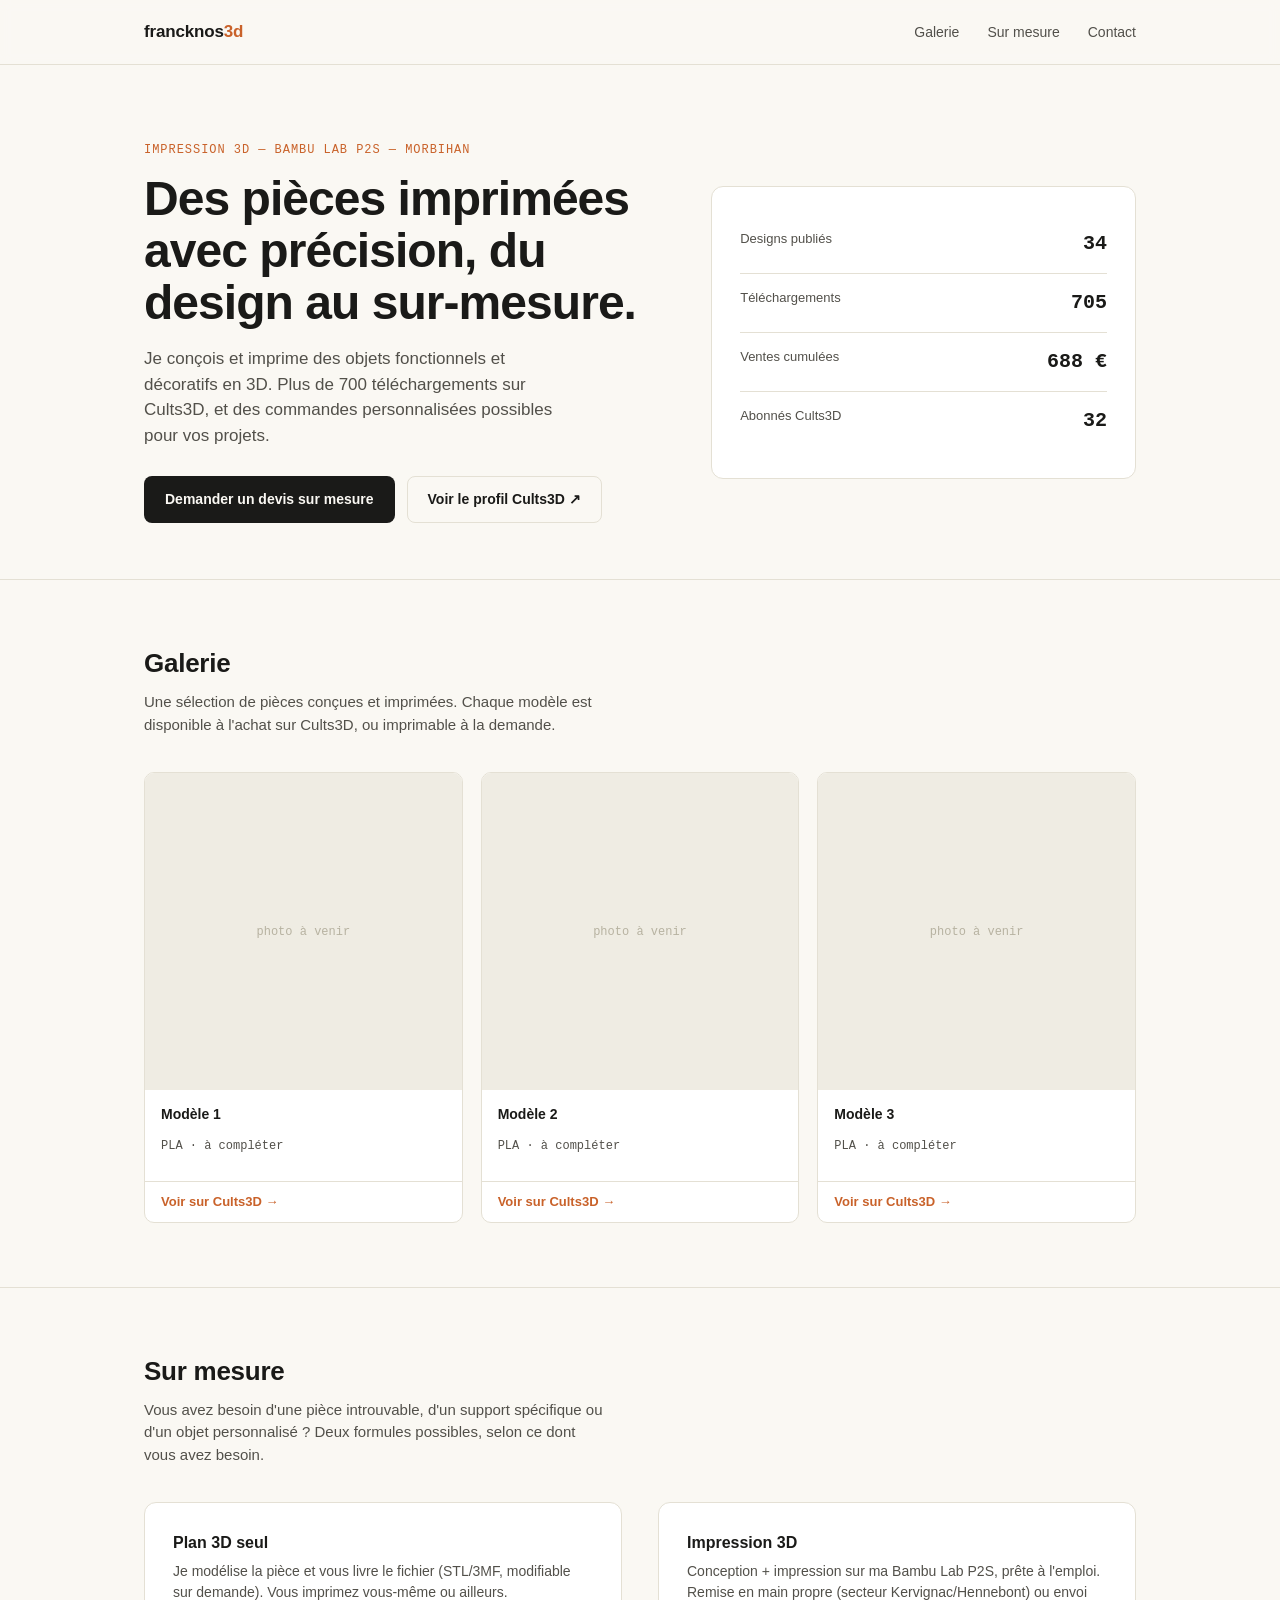
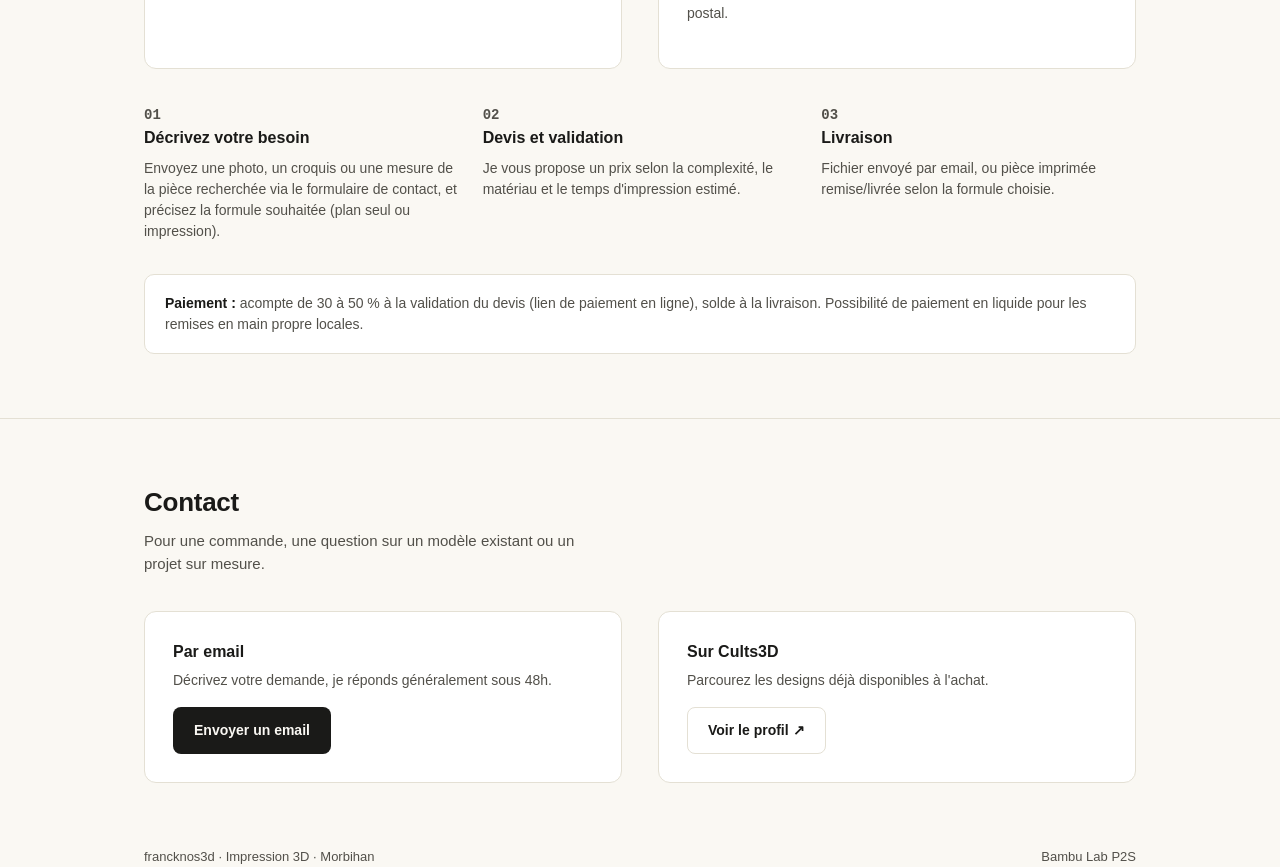
==== index.html @ 5dd3554d "Ajout de deux formules: plan 3D seul / impression 3D" ====
<!DOCTYPE html>
<html lang="fr">
<head>
<meta charset="UTF-8">
<meta name="viewport" content="width=device-width, initial-scale=1.0">
<title>Francknos 3D — Impression 3D sur mesure</title>
<meta name="description" content="Designs d'impression 3D et pièces sur mesure, imprimés sur Bambu Lab P2S. Morbihan, Bretagne.">
<style>
  :root {
    --ink: #1a1a18;
    --ink-soft: #52504a;
    --surface: #faf8f3;
    --surface-raised: #ffffff;
    --border: #e4e0d4;
    --accent: #c9622a;
    --accent-ink: #ffffff;
    --mono: "JetBrains Mono", "SF Mono", Consolas, monospace;
    --sans: -apple-system, "Segoe UI", Roboto, "Helvetica Neue", Arial, sans-serif;
  }
  * { box-sizing: border-box; }
  html { scroll-behavior: smooth; }
  body {
    margin: 0;
    font-family: var(--sans);
    color: var(--ink);
    background: var(--surface);
    line-height: 1.5;
  }
  a { color: inherit; }
  .wrap { max-width: 1040px; margin: 0 auto; padding: 0 24px; }

  header.top {
    position: sticky; top: 0; z-index: 10;
    background: rgba(250,248,243,0.92);
    backdrop-filter: blur(6px);
    border-bottom: 1px solid var(--border);
  }
  nav.wrap {
    display: flex; align-items: center; justify-content: space-between;
    height: 64px;
  }
  .brand { font-weight: 700; font-size: 17px; letter-spacing: -0.01em; text-decoration: none; }
  .brand span { color: var(--accent); }
  .navlinks { display: flex; gap: 28px; font-size: 14px; }
  .navlinks a { text-decoration: none; color: var(--ink-soft); font-weight: 500; }
  .navlinks a:hover { color: var(--ink); }

  .hero {
    padding: 76px 0 56px;
    border-bottom: 1px solid var(--border);
  }
  .hero-grid { display: grid; grid-template-columns: 1.1fr 0.9fr; gap: 48px; align-items: center; }
  .eyebrow {
    font-family: var(--mono); font-size: 12px; text-transform: uppercase; letter-spacing: 0.08em;
    color: var(--accent); margin: 0 0 14px;
  }
  h1 {
    font-size: clamp(32px, 4.6vw, 48px); line-height: 1.08; letter-spacing: -0.02em;
    margin: 0 0 18px; font-weight: 700;
  }
  .hero p.lede { font-size: 17px; color: var(--ink-soft); max-width: 46ch; margin: 0 0 28px; }
  .cta-row { display: flex; gap: 12px; flex-wrap: wrap; }
  .btn {
    display: inline-flex; align-items: center; gap: 8px;
    padding: 12px 20px; border-radius: 8px; font-size: 14px; font-weight: 600;
    text-decoration: none; border: 1px solid transparent; cursor: pointer;
  }
  .btn-primary { background: var(--ink); color: var(--surface); }
  .btn-primary:hover { background: #000; }
  .btn-ghost { border-color: var(--border); color: var(--ink); background: transparent; }
  .btn-ghost:hover { border-color: var(--ink-soft); }

  .stat-card {
    background: var(--surface-raised); border: 1px solid var(--border); border-radius: 12px;
    padding: 28px;
  }
  .stat-row { display: flex; justify-content: space-between; padding: 14px 0; border-bottom: 1px solid var(--border); }
  .stat-row:last-child { border-bottom: none; }
  .stat-num { font-family: var(--mono); font-weight: 700; font-size: 20px; }
  .stat-label { font-size: 13px; color: var(--ink-soft); }

  section { padding: 64px 0; border-bottom: 1px solid var(--border); }
  h2 {
    font-size: 26px; letter-spacing: -0.01em; margin: 0 0 8px; font-weight: 700;
  }
  .section-intro { color: var(--ink-soft); font-size: 15px; margin: 0 0 36px; max-width: 56ch; }

  .gallery {
    display: grid; grid-template-columns: repeat(3, 1fr); gap: 18px;
  }
  .piece {
    background: var(--surface-raised); border: 1px solid var(--border); border-radius: 10px;
    overflow: hidden;
  }
  .piece-thumb {
    aspect-ratio: 1 / 1; background: #efece3;
    display: flex; align-items: center; justify-content: center;
    color: #b7b2a1; font-family: var(--mono); font-size: 12px;
  }
  .piece-body { padding: 14px 16px; }
  .piece-name { font-weight: 600; font-size: 14px; margin: 0 0 4px; }
  .piece-meta { font-size: 12px; color: var(--ink-soft); font-family: var(--mono); }
  .piece-link {
    display: block; padding: 10px 16px; font-size: 13px; font-weight: 600;
    border-top: 1px solid var(--border); text-decoration: none; color: var(--accent);
  }

  .custom-grid { display: grid; grid-template-columns: repeat(3, 1fr); gap: 24px; }
  .step { }
  .step-num {
    font-family: var(--mono); color: var(--accent); font-size: 13px; font-weight: 700; margin-bottom: 10px;
  }
  .step h3 { font-size: 16px; margin: 0 0 8px; }
  .step p { font-size: 14px; color: var(--ink-soft); margin: 0; }

  .pricing-note {
    margin-top: 32px; padding: 18px 20px; background: var(--surface-raised);
    border: 1px solid var(--border); border-radius: 10px; font-size: 14px; color: var(--ink-soft);
  }
  .pricing-note strong { color: var(--ink); }

  .contact-grid { display: grid; grid-template-columns: 1fr 1fr; gap: 36px; }
  .contact-card {
    background: var(--surface-raised); border: 1px solid var(--border); border-radius: 12px; padding: 28px;
  }
  .contact-card h3 { margin: 0 0 6px; font-size: 16px; }
  .contact-card p { color: var(--ink-soft); font-size: 14px; margin: 0 0 16px; }

  footer {
    padding: 32px 0 48px; font-size: 13px; color: var(--ink-soft);
    display: flex; justify-content: space-between;
  }

  @media (max-width: 760px) {
    .hero-grid, .contact-grid { grid-template-columns: 1fr; }
    .gallery, .custom-grid { grid-template-columns: 1fr 1fr; }
    .navlinks { display: none; }
  }
  @media (max-width: 480px) {
    .gallery, .custom-grid { grid-template-columns: 1fr; }
  }
</style>
</head>
<body>

<header class="top">
  <nav class="wrap">
    <a href="#" class="brand">francknos<span>3d</span></a>
    <div class="navlinks">
      <a href="#galerie">Galerie</a>
      <a href="#sur-mesure">Sur mesure</a>
      <a href="#contact">Contact</a>
    </div>
  </nav>
</header>

<section class="hero">
  <div class="wrap hero-grid">
    <div>
      <p class="eyebrow">Impression 3D — Bambu Lab P2S — Morbihan</p>
      <h1>Des pièces imprimées avec précision, du design au sur-mesure.</h1>
      <p class="lede">Je conçois et imprime des objets fonctionnels et décoratifs en 3D. Plus de 700 téléchargements sur Cults3D, et des commandes personnalisées possibles pour vos projets.</p>
      <div class="cta-row">
        <a href="#sur-mesure" class="btn btn-primary">Demander un devis sur mesure</a>
        <a href="https://cults3d.com/fr/utilisateurs/francknos" class="btn btn-ghost" target="_blank" rel="noopener">Voir le profil Cults3D ↗</a>
      </div>
    </div>
    <div class="stat-card">
      <div class="stat-row"><span class="stat-label">Designs publiés</span><span class="stat-num">34</span></div>
      <div class="stat-row"><span class="stat-label">Téléchargements</span><span class="stat-num">705</span></div>
      <div class="stat-row"><span class="stat-label">Ventes cumulées</span><span class="stat-num">688 €</span></div>
      <div class="stat-row"><span class="stat-label">Abonnés Cults3D</span><span class="stat-num">32</span></div>
    </div>
  </div>
</section>

<section id="galerie">
  <div class="wrap">
    <h2>Galerie</h2>
    <p class="section-intro">Une sélection de pièces conçues et imprimées. Chaque modèle est disponible à l'achat sur Cults3D, ou imprimable à la demande.</p>
    <div class="gallery">
      <div class="piece">
        <div class="piece-thumb">photo à venir</div>
        <div class="piece-body">
          <p class="piece-name">Modèle 1</p>
          <p class="piece-meta">PLA · à compléter</p>
        </div>
        <a href="https://cults3d.com/fr/utilisateurs/francknos" class="piece-link" target="_blank" rel="noopener">Voir sur Cults3D →</a>
      </div>
      <div class="piece">
        <div class="piece-thumb">photo à venir</div>
        <div class="piece-body">
          <p class="piece-name">Modèle 2</p>
          <p class="piece-meta">PLA · à compléter</p>
        </div>
        <a href="https://cults3d.com/fr/utilisateurs/francknos" class="piece-link" target="_blank" rel="noopener">Voir sur Cults3D →</a>
      </div>
      <div class="piece">
        <div class="piece-thumb">photo à venir</div>
        <div class="piece-body">
          <p class="piece-name">Modèle 3</p>
          <p class="piece-meta">PLA · à compléter</p>
        </div>
        <a href="https://cults3d.com/fr/utilisateurs/francknos" class="piece-link" target="_blank" rel="noopener">Voir sur Cults3D →</a>
      </div>
    </div>
  </div>
</section>

<section id="sur-mesure">
  <div class="wrap">
    <h2>Sur mesure</h2>
    <p class="section-intro">Vous avez besoin d'une pièce introuvable, d'un support spécifique ou d'un objet personnalisé ? Deux formules possibles, selon ce dont vous avez besoin.</p>

    <div class="contact-grid" style="margin-bottom: 36px;">
      <div class="contact-card">
        <h3>Plan 3D seul</h3>
        <p>Je modélise la pièce et vous livre le fichier (STL/3MF, modifiable sur demande). Vous imprimez vous-même ou ailleurs.</p>
      </div>
      <div class="contact-card">
        <h3>Impression 3D</h3>
        <p>Conception + impression sur ma Bambu Lab P2S, prête à l'emploi. Remise en main propre (secteur Kervignac/Hennebont) ou envoi postal.</p>
      </div>
    </div>

    <div class="custom-grid">
      <div class="step">
        <p class="step-num">01</p>
        <h3>Décrivez votre besoin</h3>
        <p>Envoyez une photo, un croquis ou une mesure de la pièce recherchée via le formulaire de contact, et précisez la formule souhaitée (plan seul ou impression).</p>
      </div>
      <div class="step">
        <p class="step-num">02</p>
        <h3>Devis et validation</h3>
        <p>Je vous propose un prix selon la complexité, le matériau et le temps d'impression estimé.</p>
      </div>
      <div class="step">
        <p class="step-num">03</p>
        <h3>Livraison</h3>
        <p>Fichier envoyé par email, ou pièce imprimée remise/livrée selon la formule choisie.</p>
      </div>
    </div>
    <div class="pricing-note">
      <strong>Paiement :</strong> acompte de 30 à 50 % à la validation du devis (lien de paiement en ligne), solde à la livraison. Possibilité de paiement en liquide pour les remises en main propre locales.
    </div>
  </div>
</section>

<section id="contact" style="border-bottom: none;">
  <div class="wrap">
    <h2>Contact</h2>
    <p class="section-intro">Pour une commande, une question sur un modèle existant ou un projet sur mesure.</p>
    <div class="contact-grid">
      <div class="contact-card">
        <h3>Par email</h3>
        <p>Décrivez votre demande, je réponds généralement sous 48h.</p>
        <a href="mailto:francknos+3d@gmail.com" class="btn btn-primary">Envoyer un email</a>
      </div>
      <div class="contact-card">
        <h3>Sur Cults3D</h3>
        <p>Parcourez les designs déjà disponibles à l'achat.</p>
        <a href="https://cults3d.com/fr/utilisateurs/francknos" class="btn btn-ghost" target="_blank" rel="noopener">Voir le profil ↗</a>
      </div>
    </div>
  </div>
</section>

<footer class="wrap">
  <span>francknos3d · Impression 3D · Morbihan</span>
  <span>Bambu Lab P2S</span>
</footer>

</body>
</html>
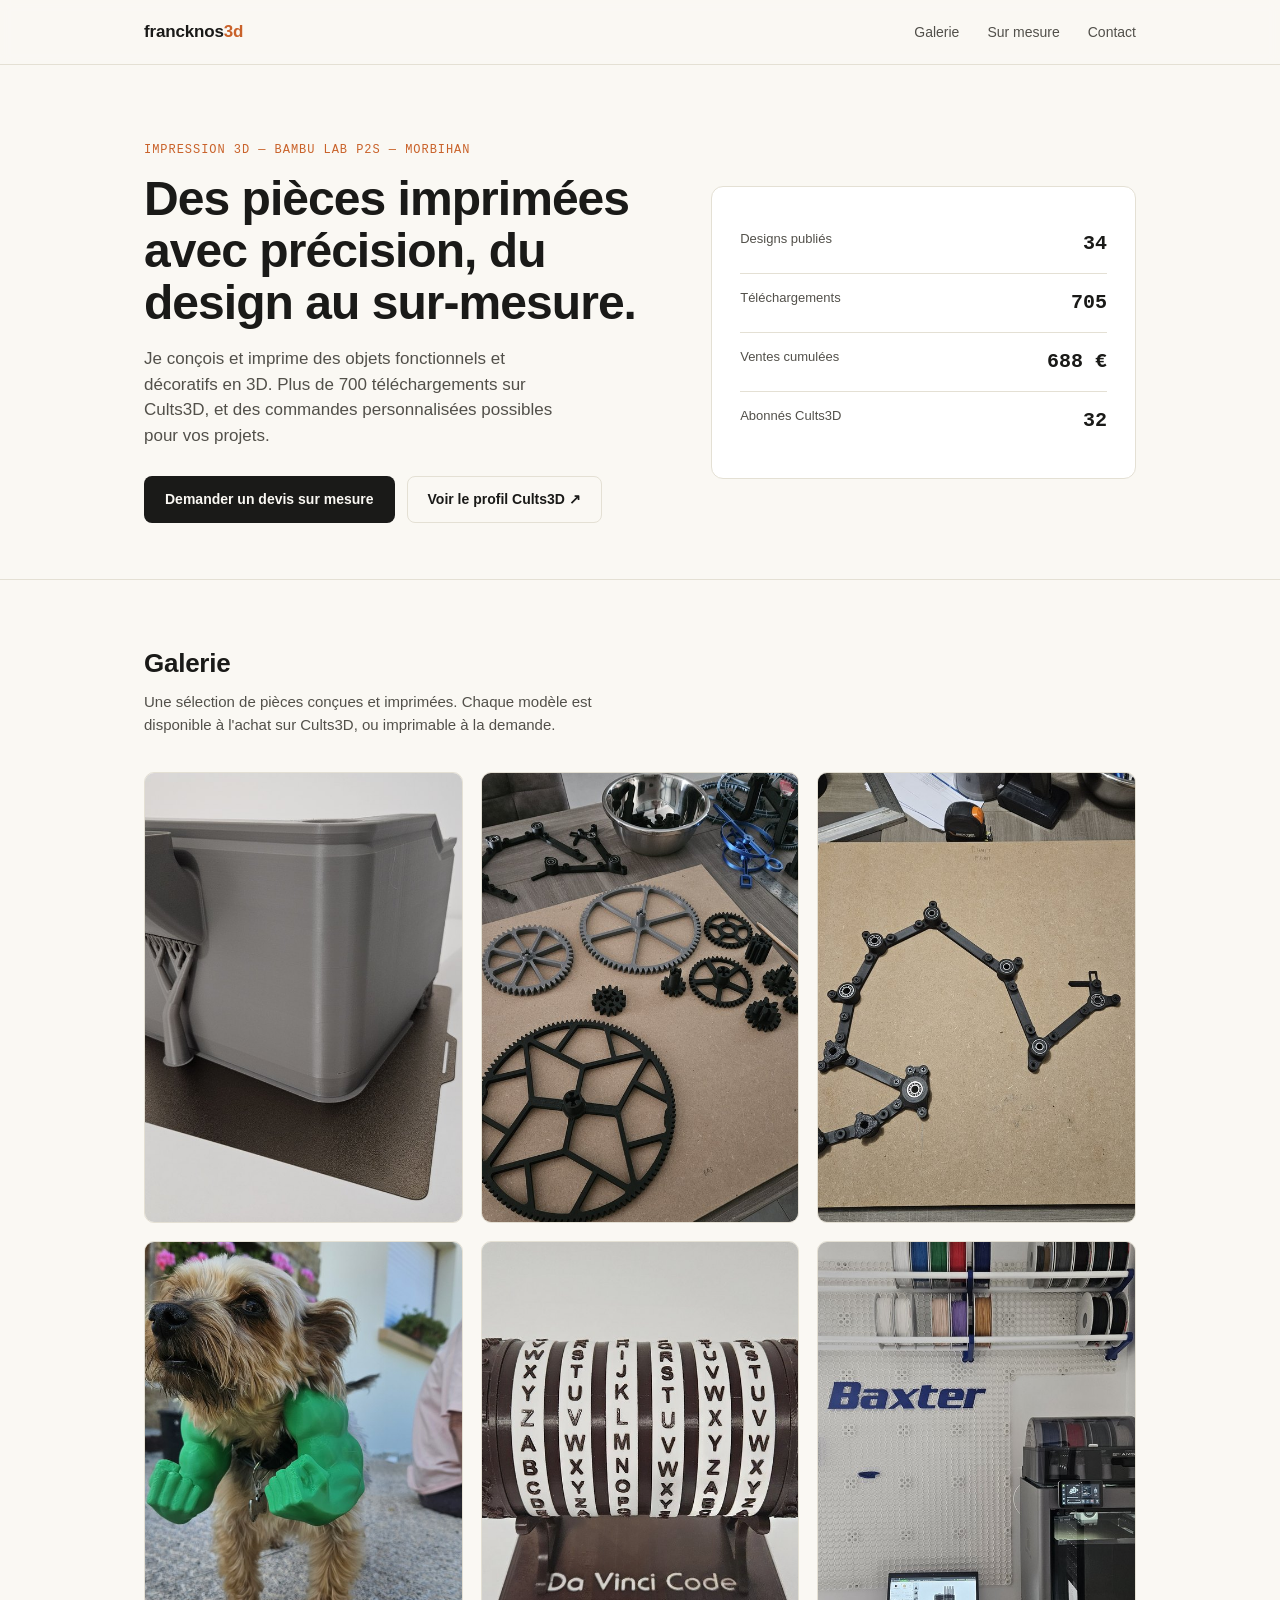
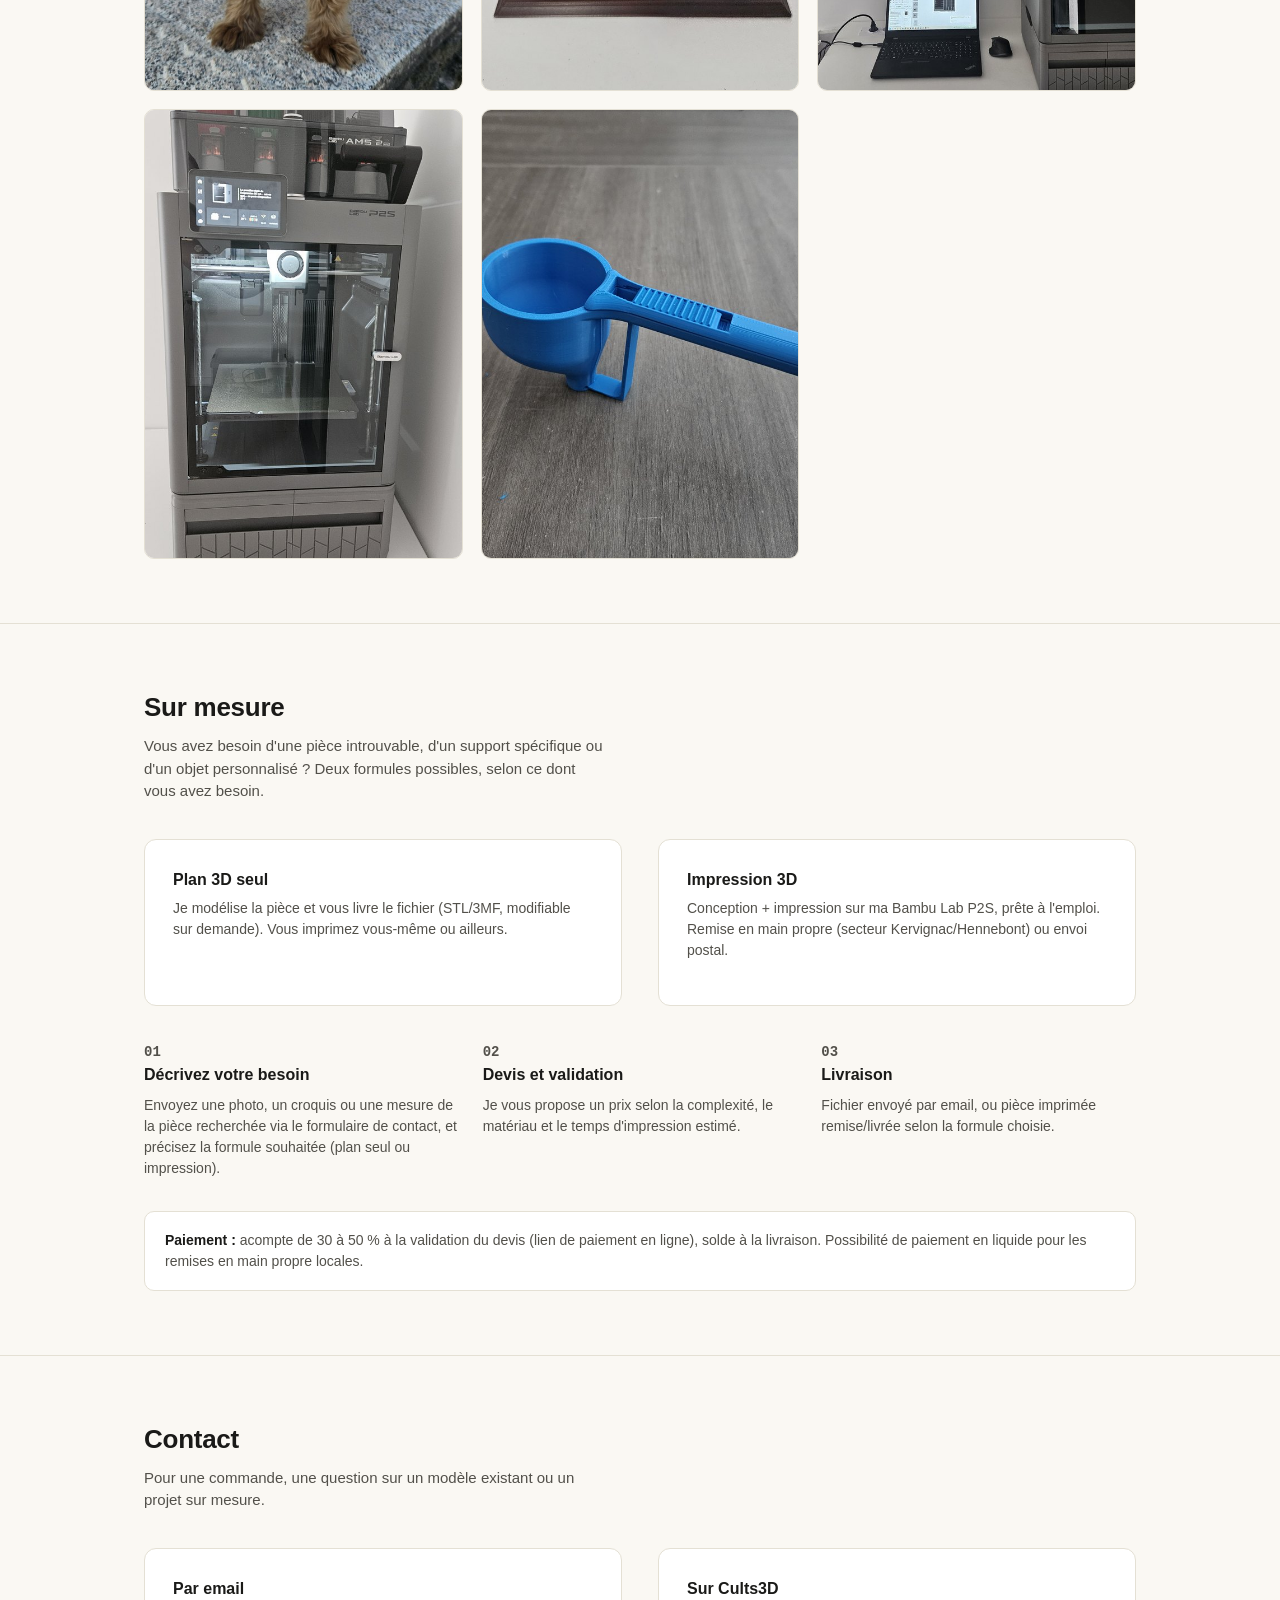
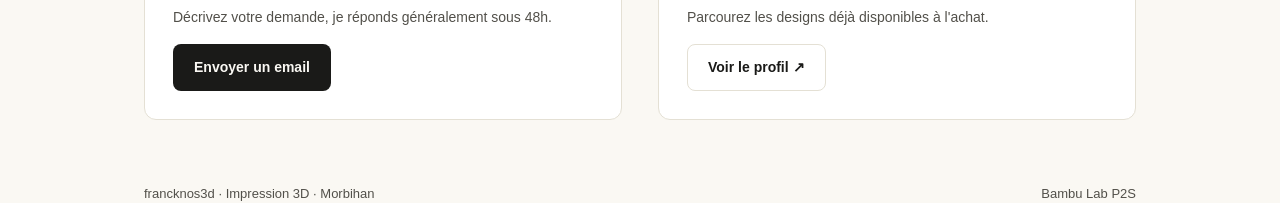
==== commit 35a3cc88: "Ajout des 8 photos dans la galerie" ====
--- a/index.html
+++ b/index.html
@@ -180,26 +180,66 @@
     <p class="section-intro">Une sélection de pièces conçues et imprimées. Chaque modèle est disponible à l'achat sur Cults3D, ou imprimable à la demande.</p>
     <div class="gallery">
       <div class="piece">
-        <div class="piece-thumb">photo à venir</div>
-        <div class="piece-body">
-          <p class="piece-name">Modèle 1</p>
-          <p class="piece-meta">PLA · à compléter</p>
-        </div>
-        <a href="https://cults3d.com/fr/utilisateurs/francknos" class="piece-link" target="_blank" rel="noopener">Voir sur Cults3D →</a>
-      </div>
-      <div class="piece">
-        <div class="piece-thumb">photo à venir</div>
-        <div class="piece-body">
-          <p class="piece-name">Modèle 2</p>
-          <p class="piece-meta">PLA · à compléter</p>
-        </div>
-        <a href="https://cults3d.com/fr/utilisateurs/francknos" class="piece-link" target="_blank" rel="noopener">Voir sur Cults3D →</a>
-      </div>
-      <div class="piece">
-        <div class="piece-thumb">photo à venir</div>
-        <div class="piece-body">
-          <p class="piece-name">Modèle 3</p>
-          <p class="piece-meta">PLA · à compléter</p>
+        <img class="piece-thumb" src="img/piece1.jpg" alt="Cryptex Da Vinci Code imprimé en 3D" style="width:100%;height:100%;object-fit:cover;display:block;">
+        <div class="piece-body">
+          <p class="piece-name">Cryptex "Da Vinci Code"</p>
+          <p class="piece-meta">PLA · mécanisme à combinaison</p>
+        </div>
+        <a href="https://cults3d.com/fr/utilisateurs/francknos" class="piece-link" target="_blank" rel="noopener">Voir sur Cults3D →</a>
+      </div>
+      <div class="piece">
+        <img class="piece-thumb" src="img/piece7.jpg" alt="Mécanisme horloger imprimé en 3D" style="width:100%;height:100%;object-fit:cover;display:block;">
+        <div class="piece-body">
+          <p class="piece-name">Mécanisme horloger</p>
+          <p class="piece-meta">PLA · pièces mobiles articulées</p>
+        </div>
+        <a href="https://cults3d.com/fr/utilisateurs/francknos" class="piece-link" target="_blank" rel="noopener">Voir sur Cults3D →</a>
+      </div>
+      <div class="piece">
+        <img class="piece-thumb" src="img/piece8.jpg" alt="Pendule mécanique imprimée en 3D" style="width:100%;height:100%;object-fit:cover;display:block;">
+        <div class="piece-body">
+          <p class="piece-name">Pendule mécanique</p>
+          <p class="piece-meta">PLA · présentation en cadre</p>
+        </div>
+        <a href="https://cults3d.com/fr/utilisateurs/francknos" class="piece-link" target="_blank" rel="noopener">Voir sur Cults3D →</a>
+      </div>
+      <div class="piece">
+        <img class="piece-thumb" src="img/piece3.jpg" alt="Assemblage d'engrenages imprimé en 3D" style="width:100%;height:100%;object-fit:cover;display:block;">
+        <div class="piece-body">
+          <p class="piece-name">Assemblage d'engrenages</p>
+          <p class="piece-meta">PLA · mécanisme fonctionnel</p>
+        </div>
+        <a href="https://cults3d.com/fr/utilisateurs/francknos" class="piece-link" target="_blank" rel="noopener">Voir sur Cults3D →</a>
+      </div>
+      <div class="piece">
+        <img class="piece-thumb" src="img/piece4.jpg" alt="Mécanisme d'engrenages imprimé en 3D" style="width:100%;height:100%;object-fit:cover;display:block;">
+        <div class="piece-body">
+          <p class="piece-name">Mécanisme d'engrenages</p>
+          <p class="piece-meta">PLA · pièces mobiles</p>
+        </div>
+        <a href="https://cults3d.com/fr/utilisateurs/francknos" class="piece-link" target="_blank" rel="noopener">Voir sur Cults3D →</a>
+      </div>
+      <div class="piece">
+        <img class="piece-thumb" src="img/piece6.jpg" alt="Figurines de cygnes imprimées en 3D" style="width:100%;height:100%;object-fit:cover;display:block;">
+        <div class="piece-body">
+          <p class="piece-name">Figurines de cygnes</p>
+          <p class="piece-meta">PLA · décoration</p>
+        </div>
+        <a href="https://cults3d.com/fr/utilisateurs/francknos" class="piece-link" target="_blank" rel="noopener">Voir sur Cults3D →</a>
+      </div>
+      <div class="piece">
+        <img class="piece-thumb" src="img/piece2.jpg" alt="Cuillère doseuse imprimée en 3D" style="width:100%;height:100%;object-fit:cover;display:block;">
+        <div class="piece-body">
+          <p class="piece-name">Cuillère doseuse</p>
+          <p class="piece-meta">PLA · objet fonctionnel</p>
+        </div>
+        <a href="https://cults3d.com/fr/utilisateurs/francknos" class="piece-link" target="_blank" rel="noopener">Voir sur Cults3D →</a>
+      </div>
+      <div class="piece">
+        <img class="piece-thumb" src="img/piece5.jpg" alt="Composition d'engrenages imprimée en 3D" style="width:100%;height:100%;object-fit:cover;display:block;">
+        <div class="piece-body">
+          <p class="piece-name">Composition d'engrenages</p>
+          <p class="piece-meta">PLA · pièce décorative</p>
         </div>
         <a href="https://cults3d.com/fr/utilisateurs/francknos" class="piece-link" target="_blank" rel="noopener">Voir sur Cults3D →</a>
       </div>
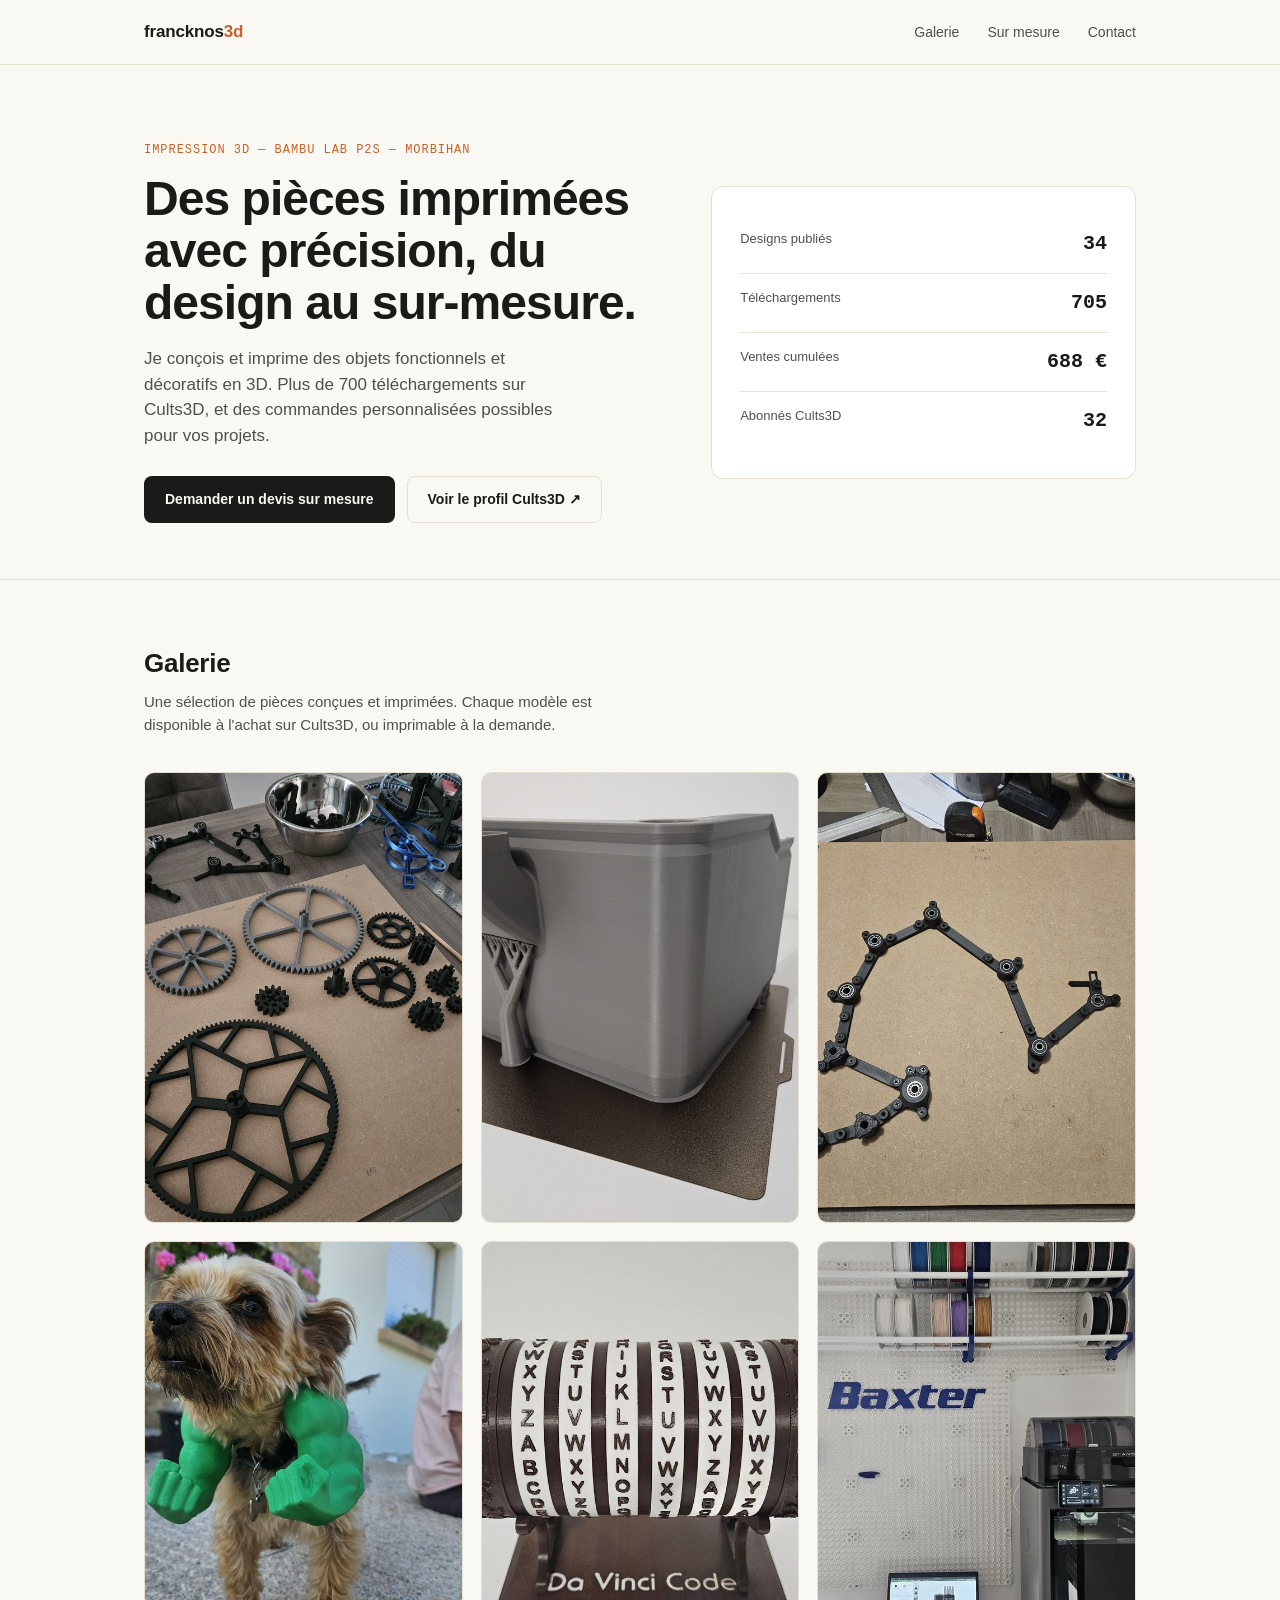
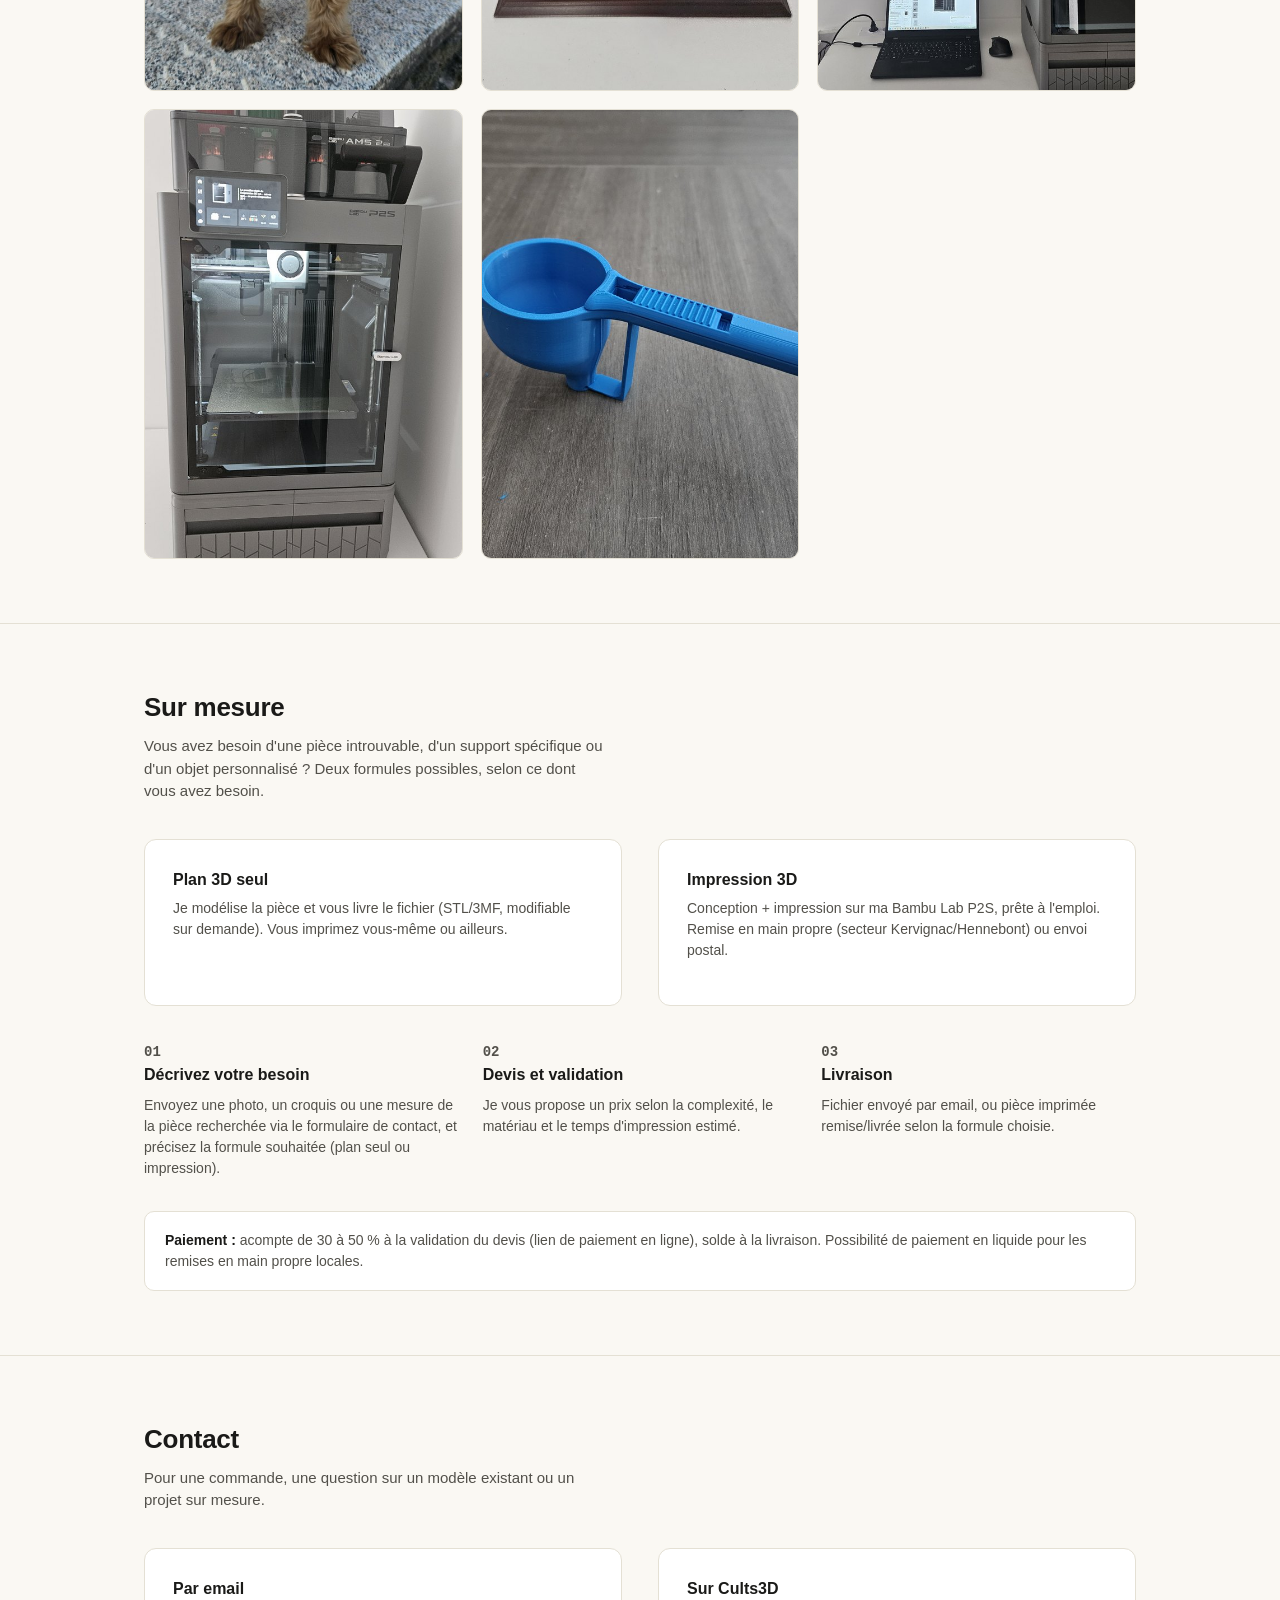
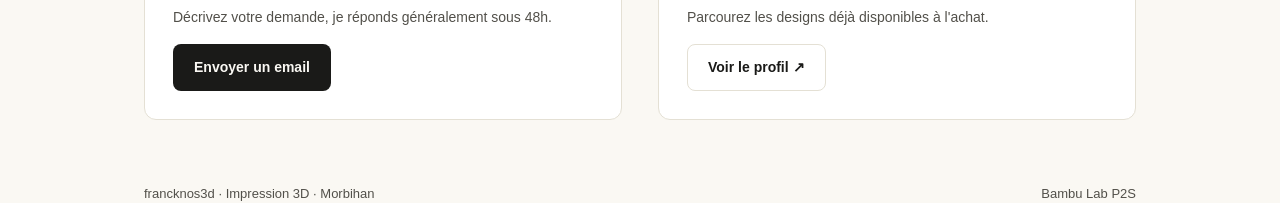
==== commit f3fe1dbb: "Horloge en premier dans la galerie" ====
--- a/index.html
+++ b/index.html
@@ -180,18 +180,18 @@
     <p class="section-intro">Une sélection de pièces conçues et imprimées. Chaque modèle est disponible à l'achat sur Cults3D, ou imprimable à la demande.</p>
     <div class="gallery">
       <div class="piece">
+        <img class="piece-thumb" src="img/piece7.jpg" alt="Mécanisme horloger imprimé en 3D" style="width:100%;height:100%;object-fit:cover;display:block;">
+        <div class="piece-body">
+          <p class="piece-name">Mécanisme horloger</p>
+          <p class="piece-meta">PLA · pièces mobiles articulées</p>
+        </div>
+        <a href="https://cults3d.com/fr/utilisateurs/francknos" class="piece-link" target="_blank" rel="noopener">Voir sur Cults3D →</a>
+      </div>
+      <div class="piece">
         <img class="piece-thumb" src="img/piece1.jpg" alt="Cryptex Da Vinci Code imprimé en 3D" style="width:100%;height:100%;object-fit:cover;display:block;">
         <div class="piece-body">
           <p class="piece-name">Cryptex "Da Vinci Code"</p>
           <p class="piece-meta">PLA · mécanisme à combinaison</p>
-        </div>
-        <a href="https://cults3d.com/fr/utilisateurs/francknos" class="piece-link" target="_blank" rel="noopener">Voir sur Cults3D →</a>
-      </div>
-      <div class="piece">
-        <img class="piece-thumb" src="img/piece7.jpg" alt="Mécanisme horloger imprimé en 3D" style="width:100%;height:100%;object-fit:cover;display:block;">
-        <div class="piece-body">
-          <p class="piece-name">Mécanisme horloger</p>
-          <p class="piece-meta">PLA · pièces mobiles articulées</p>
         </div>
         <a href="https://cults3d.com/fr/utilisateurs/francknos" class="piece-link" target="_blank" rel="noopener">Voir sur Cults3D →</a>
       </div>
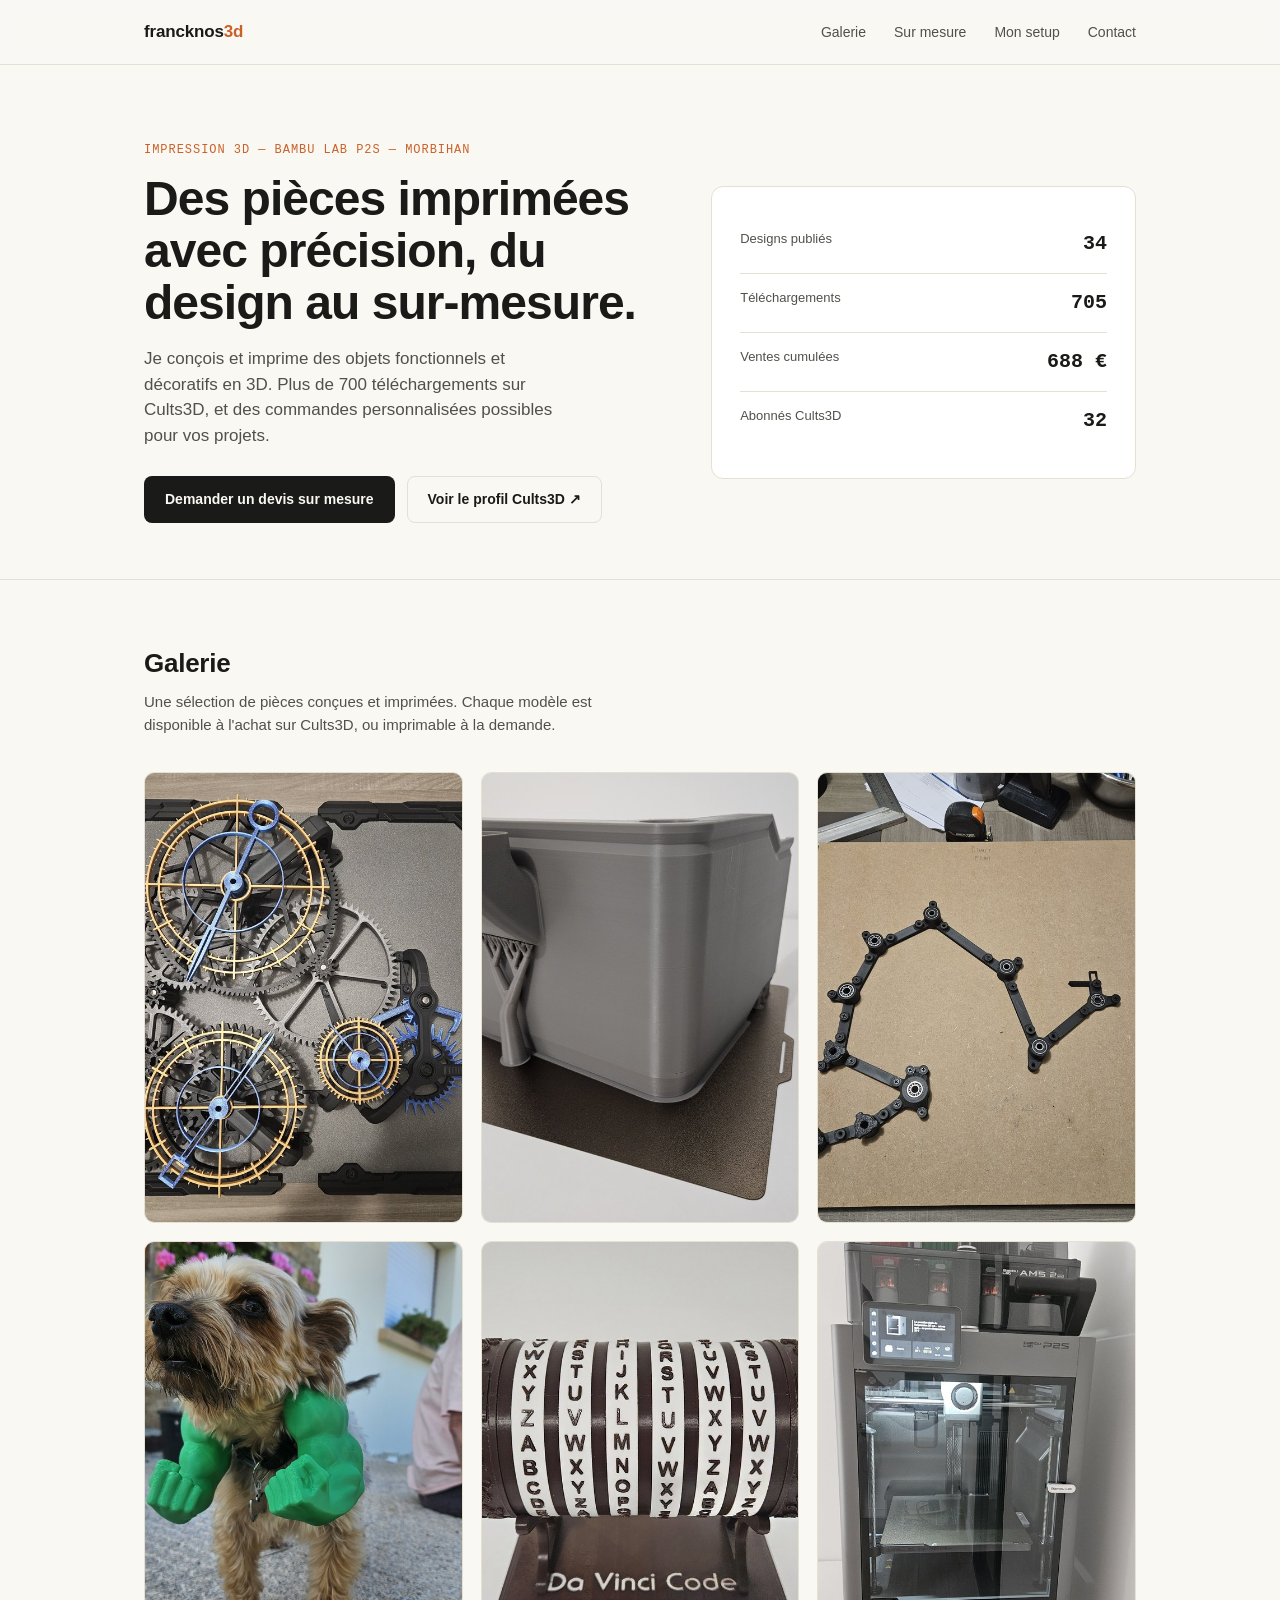
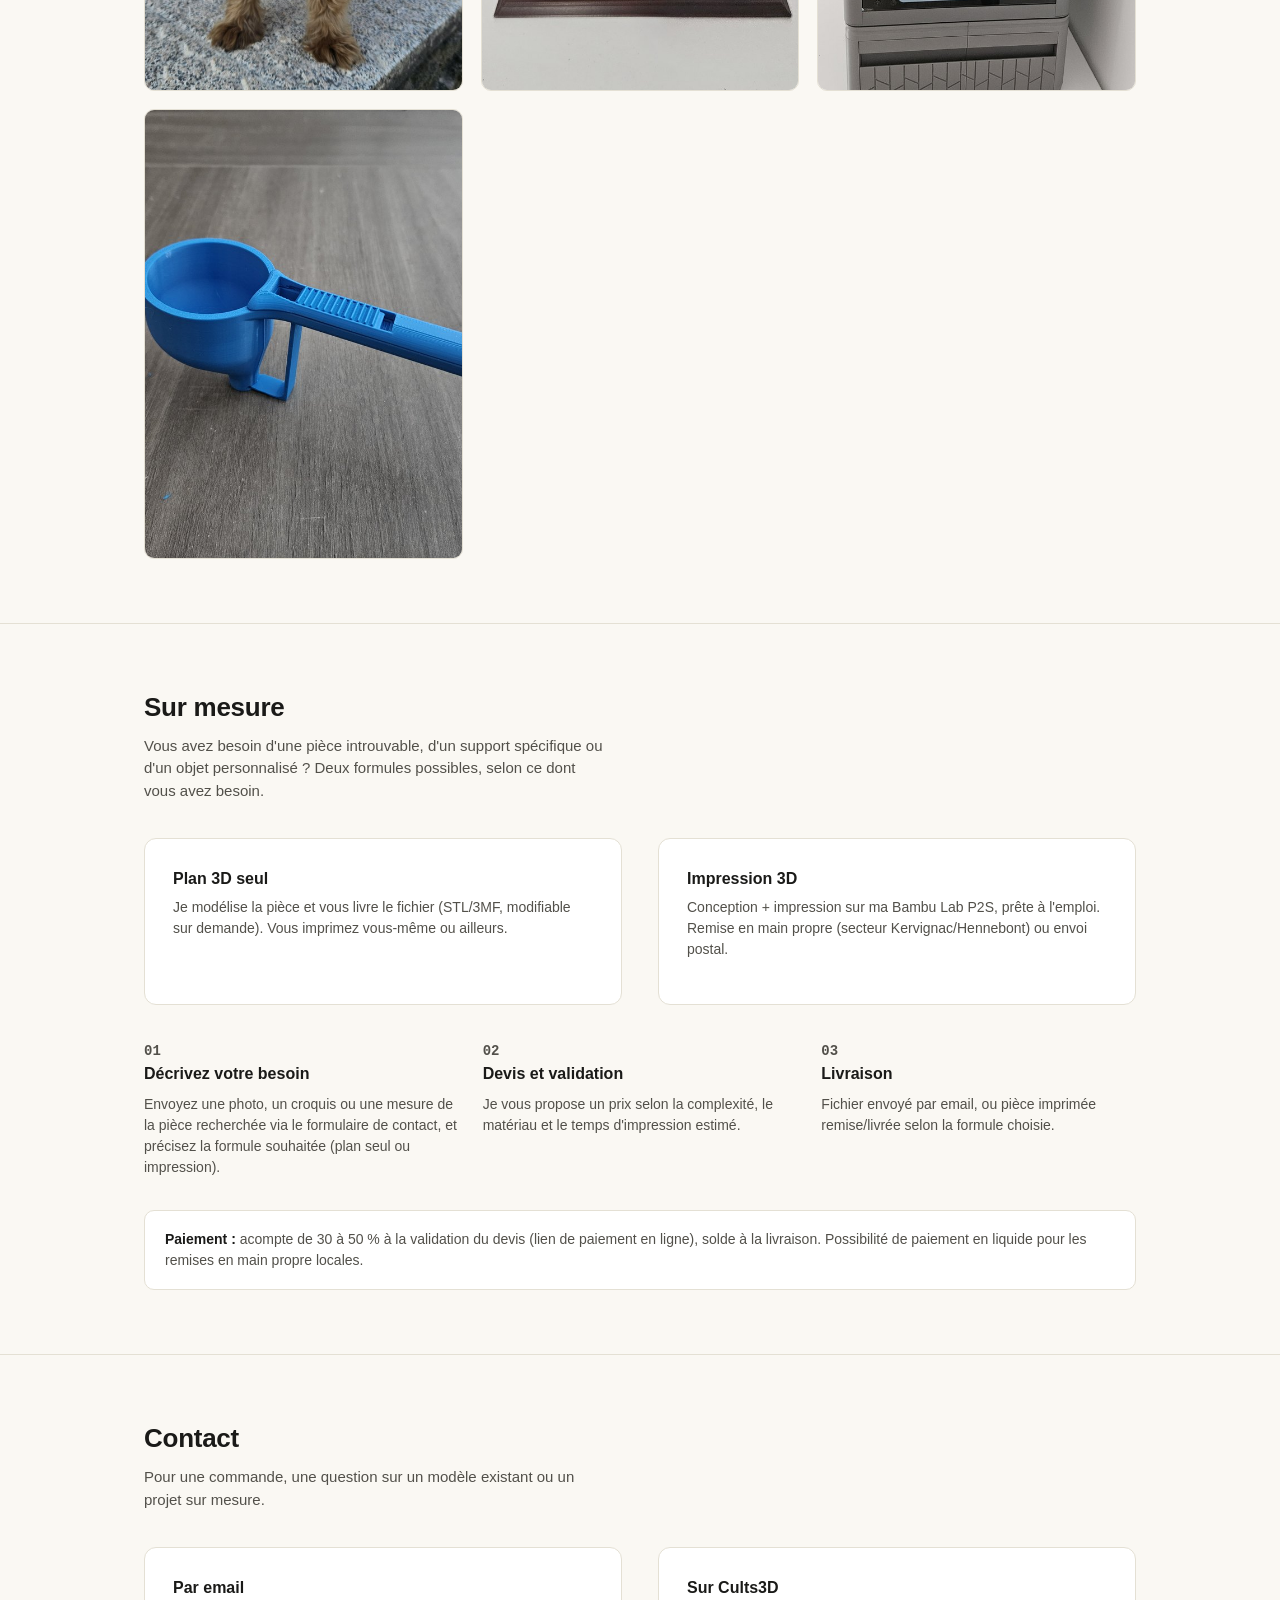
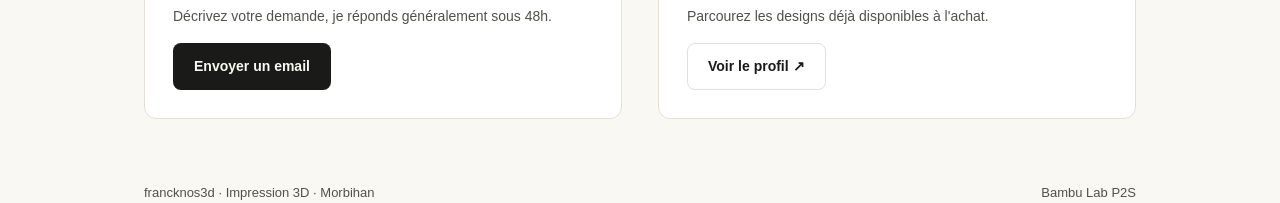
==== commit 126cc0fb: "Horloge squelette en tête, page Mon Setup, correction galerie" ====
--- a/index.html
+++ b/index.html
@@ -149,6 +149,7 @@
     <div class="navlinks">
       <a href="#galerie">Galerie</a>
       <a href="#sur-mesure">Sur mesure</a>
+      <a href="setup.html">Mon setup</a>
       <a href="#contact">Contact</a>
     </div>
   </nav>
@@ -180,10 +181,10 @@
     <p class="section-intro">Une sélection de pièces conçues et imprimées. Chaque modèle est disponible à l'achat sur Cults3D, ou imprimable à la demande.</p>
     <div class="gallery">
       <div class="piece">
-        <img class="piece-thumb" src="img/piece7.jpg" alt="Mécanisme horloger imprimé en 3D" style="width:100%;height:100%;object-fit:cover;display:block;">
-        <div class="piece-body">
-          <p class="piece-name">Mécanisme horloger</p>
-          <p class="piece-meta">PLA · pièces mobiles articulées</p>
+        <img class="piece-thumb" src="img/piece9.jpg" alt="Mécanisme d'horloge squelette imprimé en 3D" style="width:100%;height:100%;object-fit:cover;display:block;">
+        <div class="piece-body">
+          <p class="piece-name">Horloge squelette</p>
+          <p class="piece-meta">PLA · cadrans et aiguilles fonctionnels</p>
         </div>
         <a href="https://cults3d.com/fr/utilisateurs/francknos" class="piece-link" target="_blank" rel="noopener">Voir sur Cults3D →</a>
       </div>
@@ -216,14 +217,6 @@
         <div class="piece-body">
           <p class="piece-name">Mécanisme d'engrenages</p>
           <p class="piece-meta">PLA · pièces mobiles</p>
-        </div>
-        <a href="https://cults3d.com/fr/utilisateurs/francknos" class="piece-link" target="_blank" rel="noopener">Voir sur Cults3D →</a>
-      </div>
-      <div class="piece">
-        <img class="piece-thumb" src="img/piece6.jpg" alt="Figurines de cygnes imprimées en 3D" style="width:100%;height:100%;object-fit:cover;display:block;">
-        <div class="piece-body">
-          <p class="piece-name">Figurines de cygnes</p>
-          <p class="piece-meta">PLA · décoration</p>
         </div>
         <a href="https://cults3d.com/fr/utilisateurs/francknos" class="piece-link" target="_blank" rel="noopener">Voir sur Cults3D →</a>
       </div>
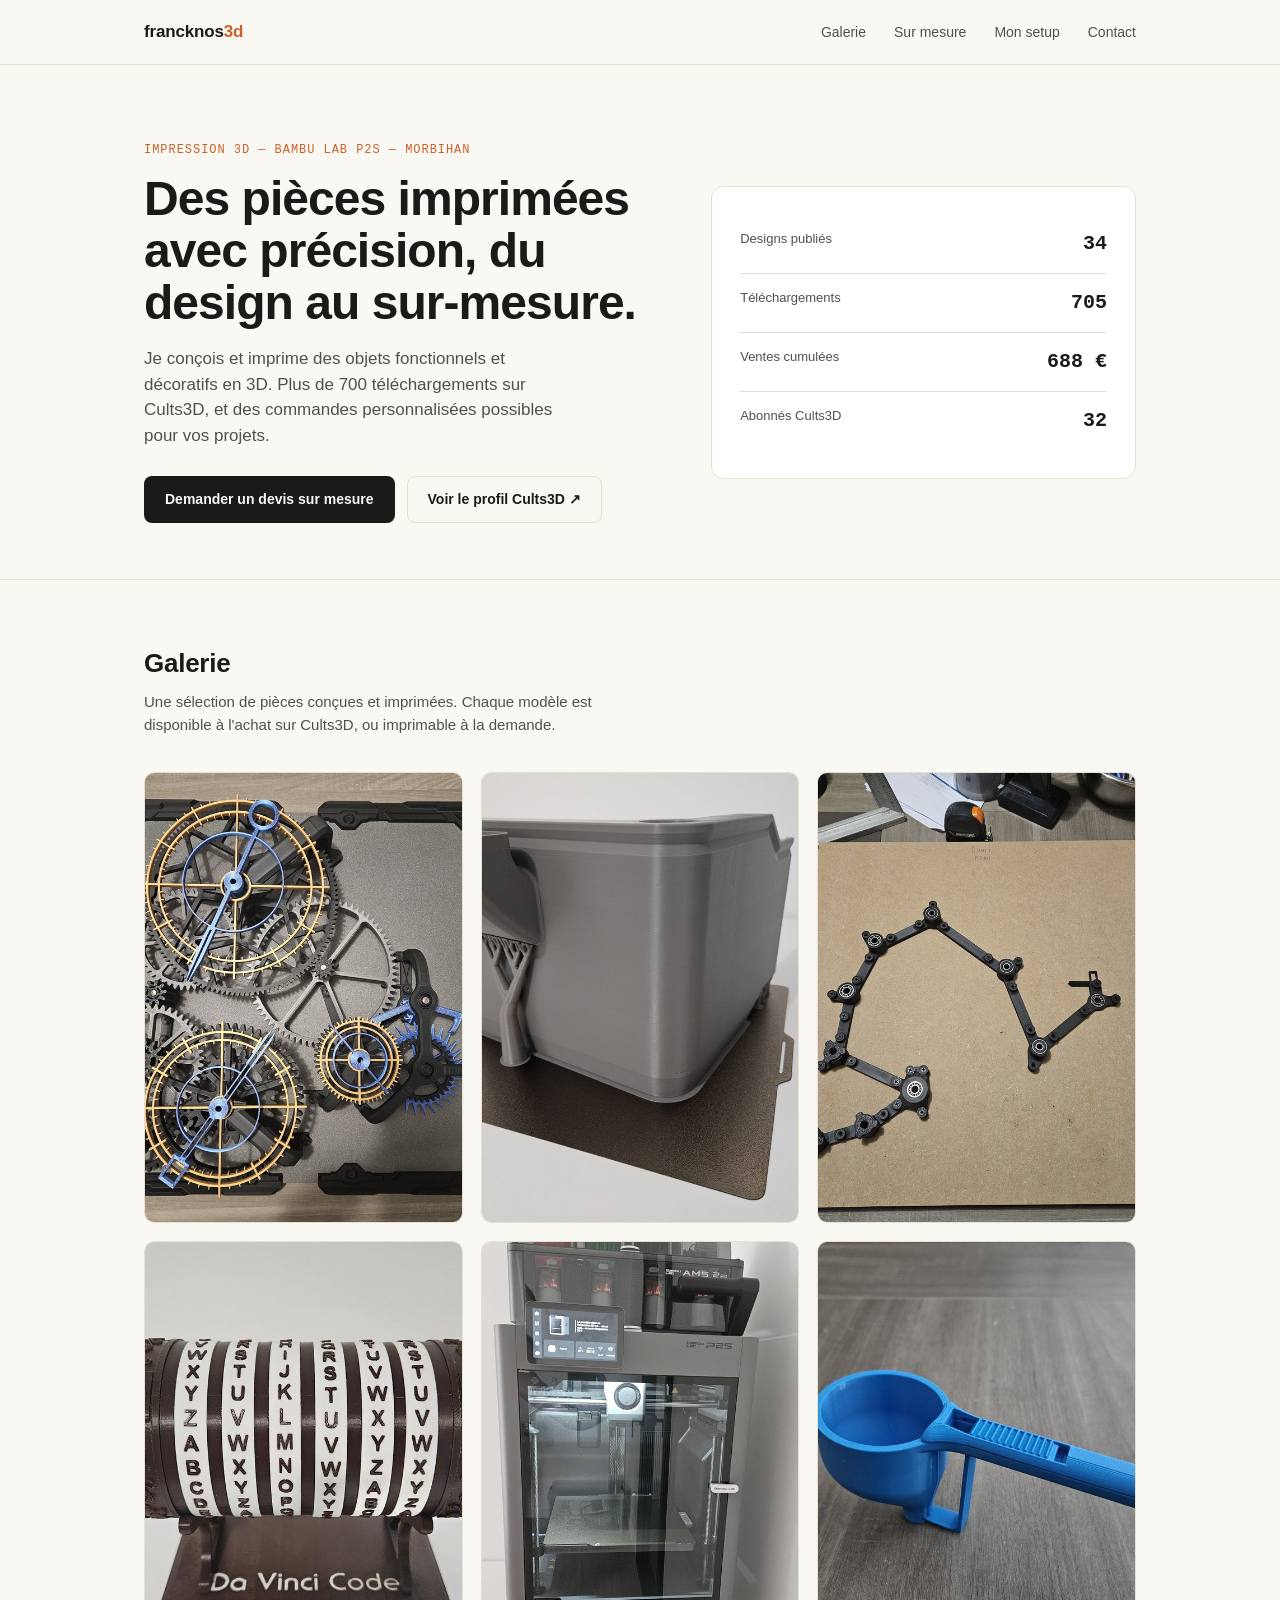
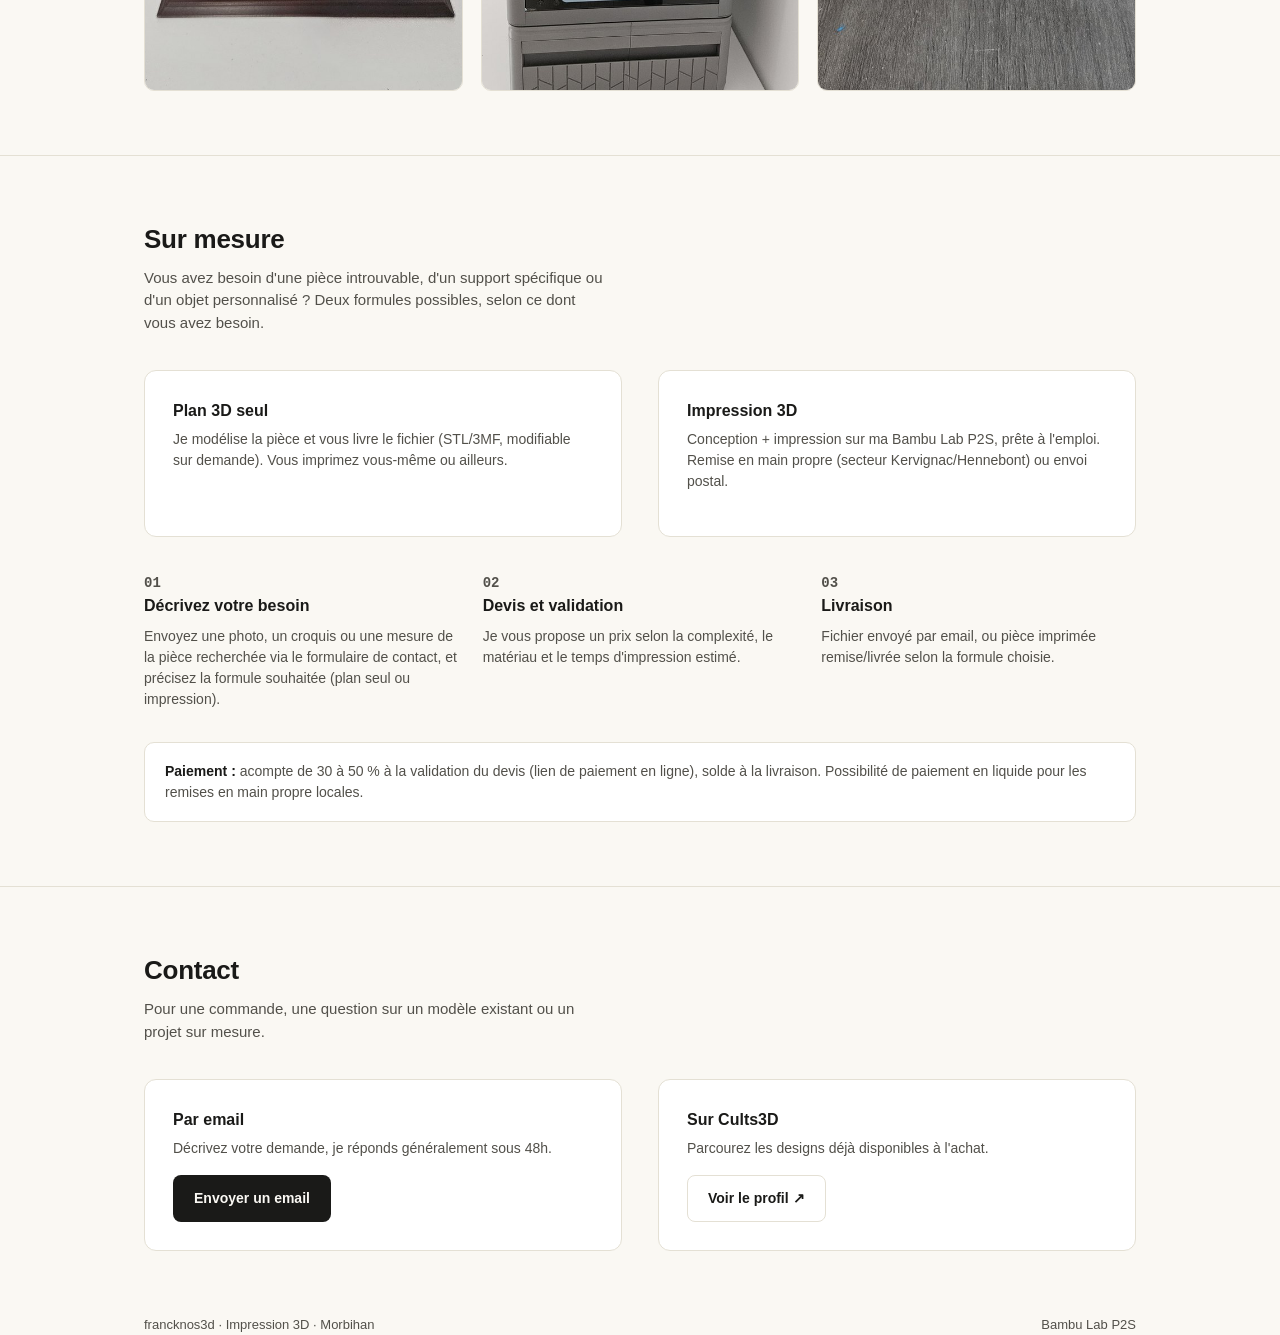
==== commit 6e8747af: "Retrait photo du chien de la galerie (erreur de selection)" ====
--- a/index.html
+++ b/index.html
@@ -5,6 +5,9 @@
 <meta name="viewport" content="width=device-width, initial-scale=1.0">
 <title>Francknos 3D — Impression 3D sur mesure</title>
 <meta name="description" content="Designs d'impression 3D et pièces sur mesure, imprimés sur Bambu Lab P2S. Morbihan, Bretagne.">
+<link rel="icon" type="image/x-icon" href="favicon.ico">
+<link rel="apple-touch-icon" sizes="180x180" href="apple-touch-icon.png">
+<link rel="icon" type="image/png" sizes="192x192" href="icon-192.png">
 <style>
   :root {
     --ink: #1a1a18;
@@ -134,10 +137,12 @@
   @media (max-width: 760px) {
     .hero-grid, .contact-grid { grid-template-columns: 1fr; }
     .gallery, .custom-grid { grid-template-columns: 1fr 1fr; }
-    .navlinks { display: none; }
+    nav.wrap { flex-wrap: wrap; height: auto; padding: 12px 24px; gap: 10px; }
+    .navlinks { display: flex; gap: 16px; font-size: 13px; flex-wrap: wrap; width: 100%; justify-content: center; }
   }
   @media (max-width: 480px) {
     .gallery, .custom-grid { grid-template-columns: 1fr; }
+    .navlinks { gap: 12px; font-size: 12px; }
   }
 </style>
 </head>
@@ -205,14 +210,6 @@
         <a href="https://cults3d.com/fr/utilisateurs/francknos" class="piece-link" target="_blank" rel="noopener">Voir sur Cults3D →</a>
       </div>
       <div class="piece">
-        <img class="piece-thumb" src="img/piece3.jpg" alt="Assemblage d'engrenages imprimé en 3D" style="width:100%;height:100%;object-fit:cover;display:block;">
-        <div class="piece-body">
-          <p class="piece-name">Assemblage d'engrenages</p>
-          <p class="piece-meta">PLA · mécanisme fonctionnel</p>
-        </div>
-        <a href="https://cults3d.com/fr/utilisateurs/francknos" class="piece-link" target="_blank" rel="noopener">Voir sur Cults3D →</a>
-      </div>
-      <div class="piece">
         <img class="piece-thumb" src="img/piece4.jpg" alt="Mécanisme d'engrenages imprimé en 3D" style="width:100%;height:100%;object-fit:cover;display:block;">
         <div class="piece-body">
           <p class="piece-name">Mécanisme d'engrenages</p>
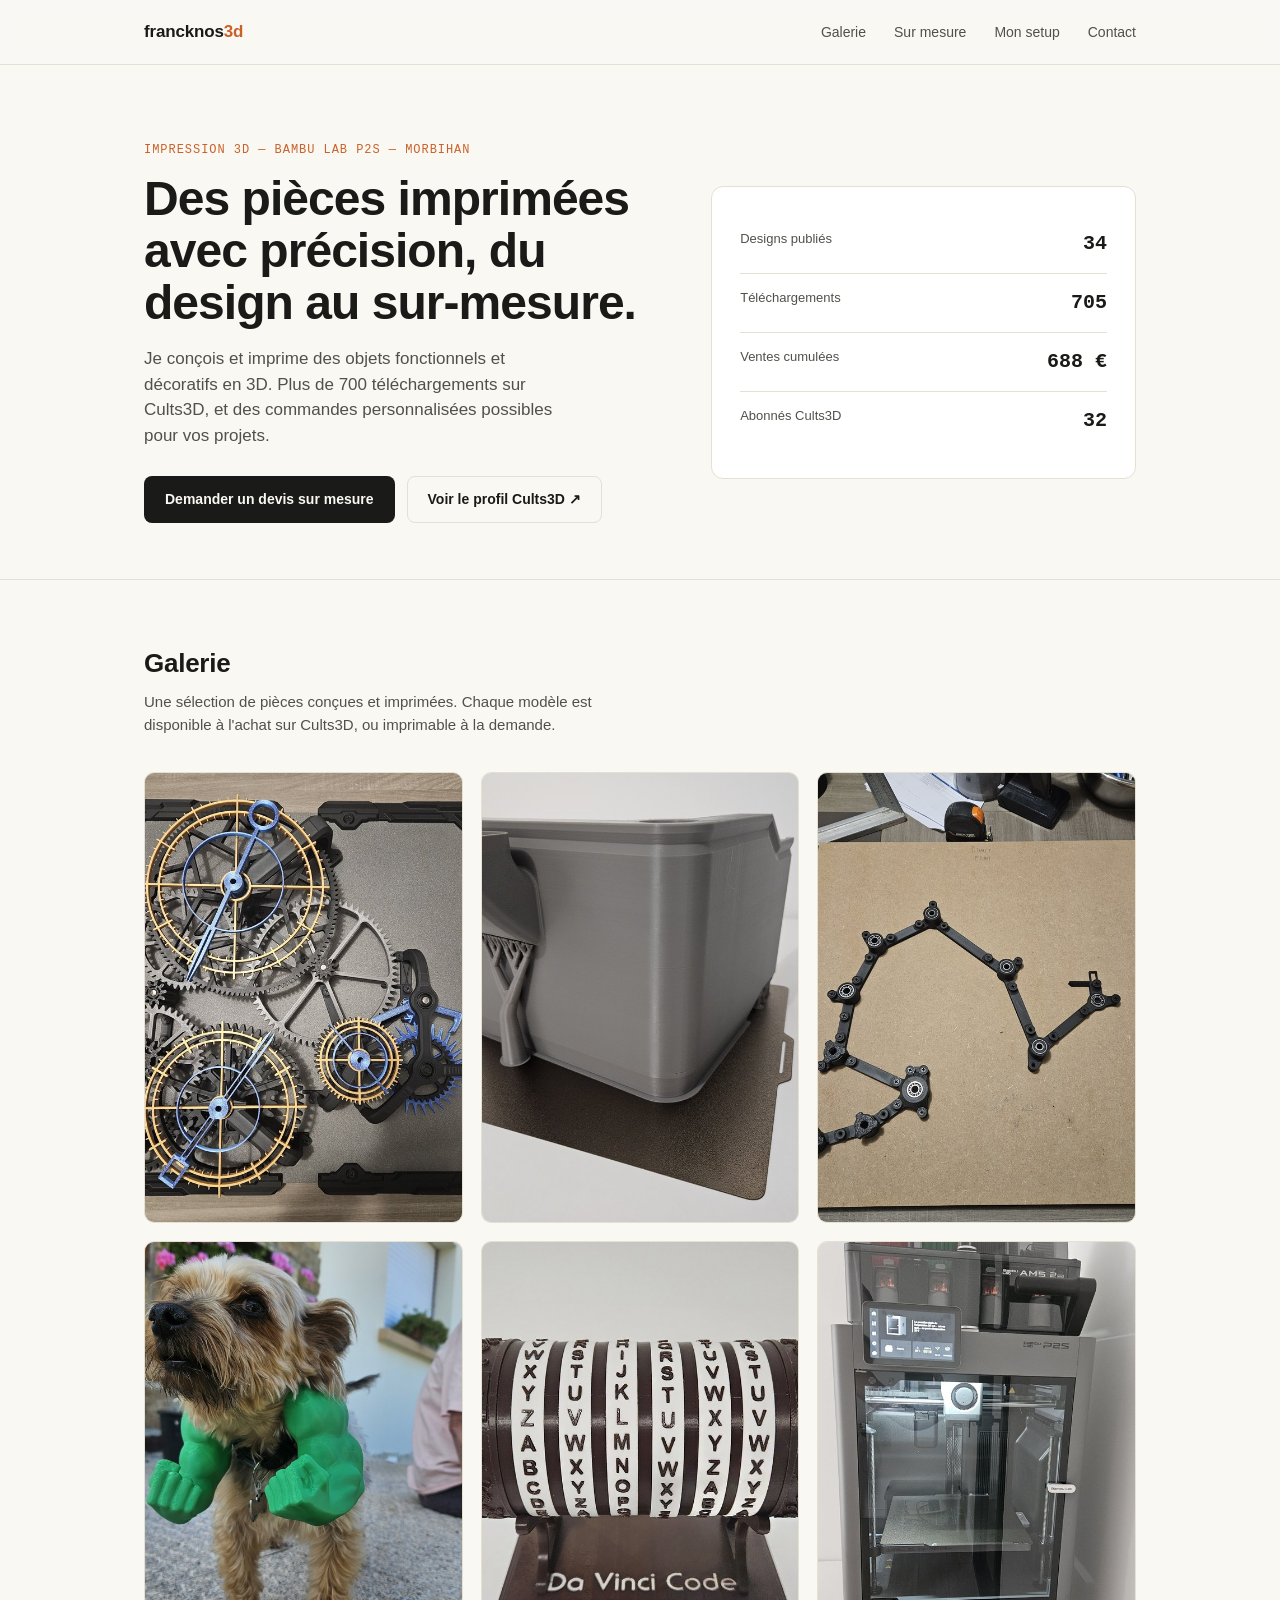
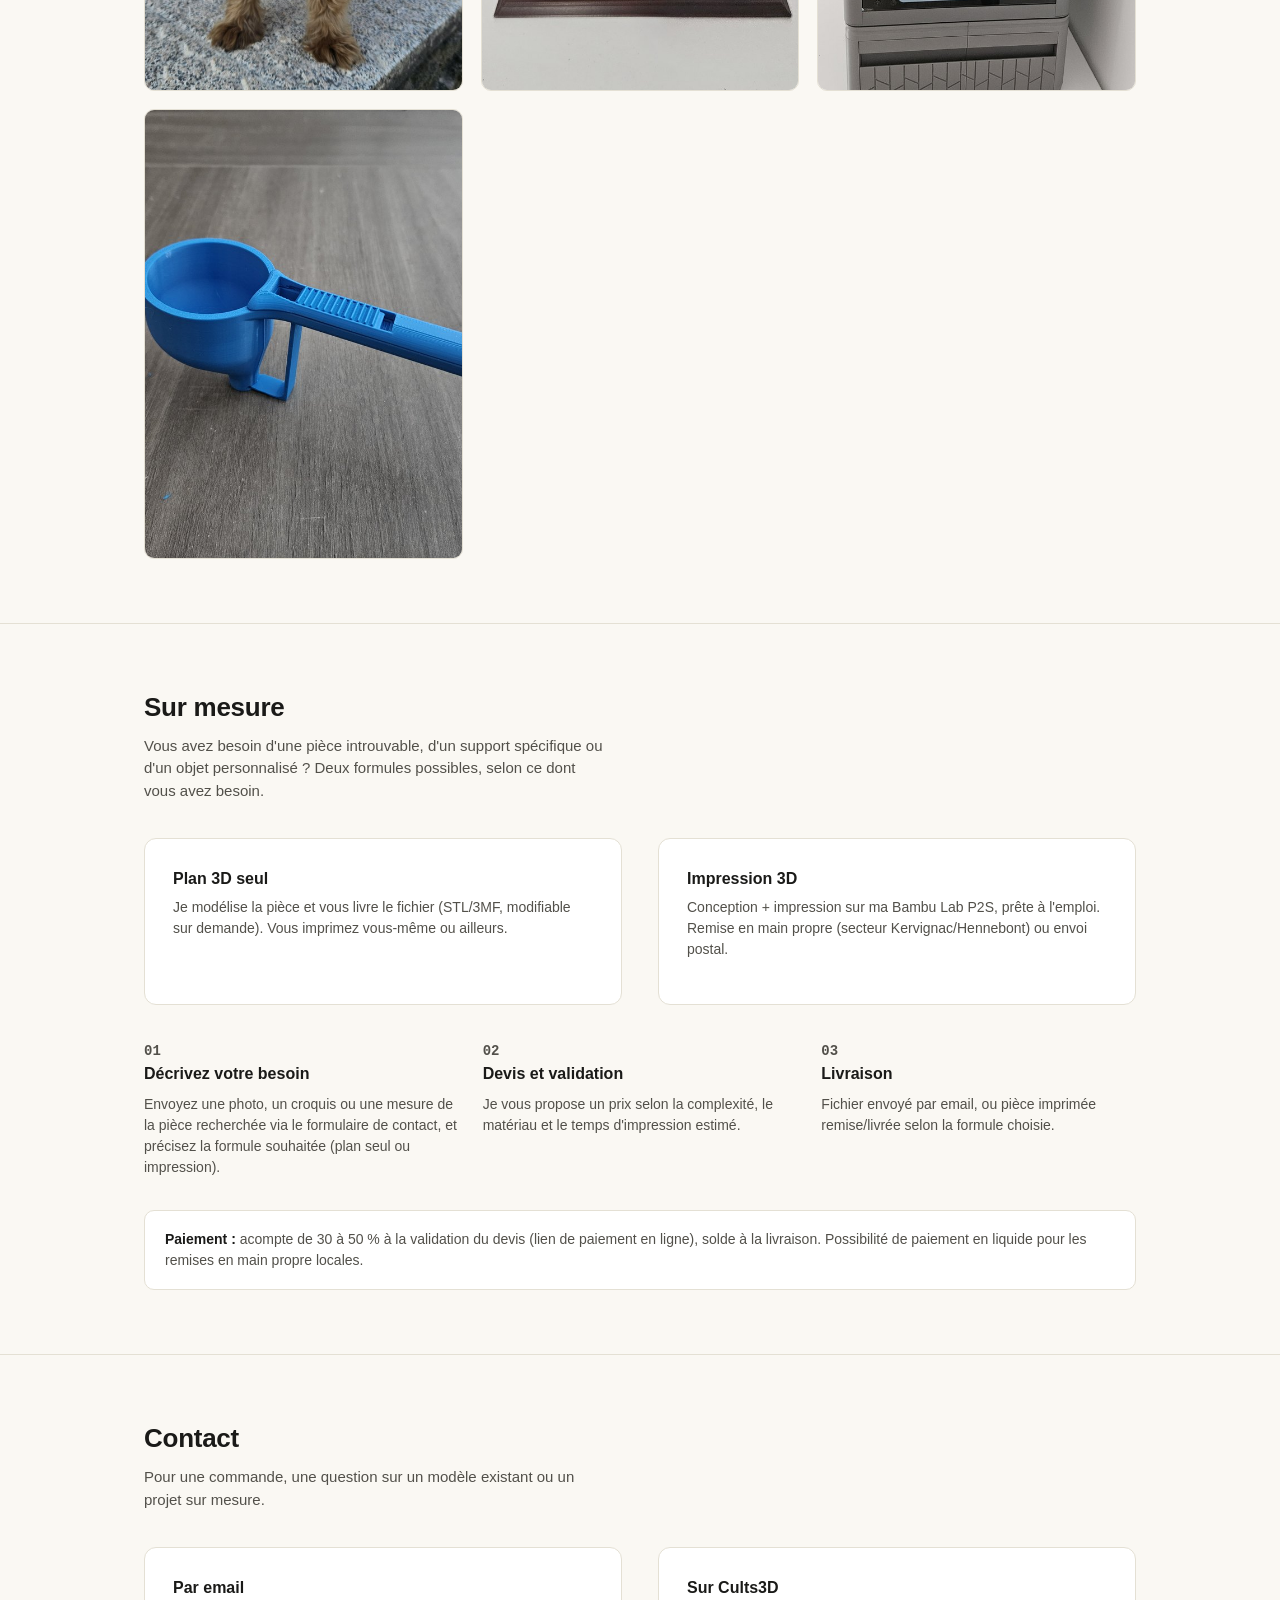
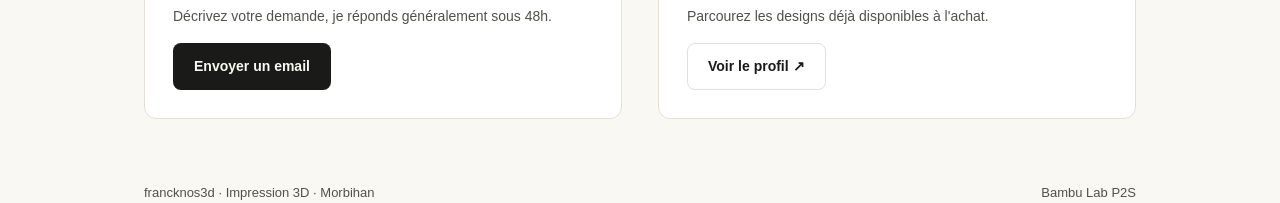
==== commit 61138b7e: "Remise de la photo du chien dans la galerie" ====
--- a/index.html
+++ b/index.html
@@ -210,6 +210,14 @@
         <a href="https://cults3d.com/fr/utilisateurs/francknos" class="piece-link" target="_blank" rel="noopener">Voir sur Cults3D →</a>
       </div>
       <div class="piece">
+        <img class="piece-thumb" src="img/piece3.jpg" alt="Chien avec un bras Hulk imprimé en 3D" style="width:100%;height:100%;object-fit:cover;display:block;">
+        <div class="piece-body">
+          <p class="piece-name">Bras Hulk (format jouet)</p>
+          <p class="piece-meta">PLA · pièce cosplay / jouet</p>
+        </div>
+        <a href="https://cults3d.com/fr/utilisateurs/francknos" class="piece-link" target="_blank" rel="noopener">Voir sur Cults3D →</a>
+      </div>
+      <div class="piece">
         <img class="piece-thumb" src="img/piece4.jpg" alt="Mécanisme d'engrenages imprimé en 3D" style="width:100%;height:100%;object-fit:cover;display:block;">
         <div class="piece-body">
           <p class="piece-name">Mécanisme d'engrenages</p>
